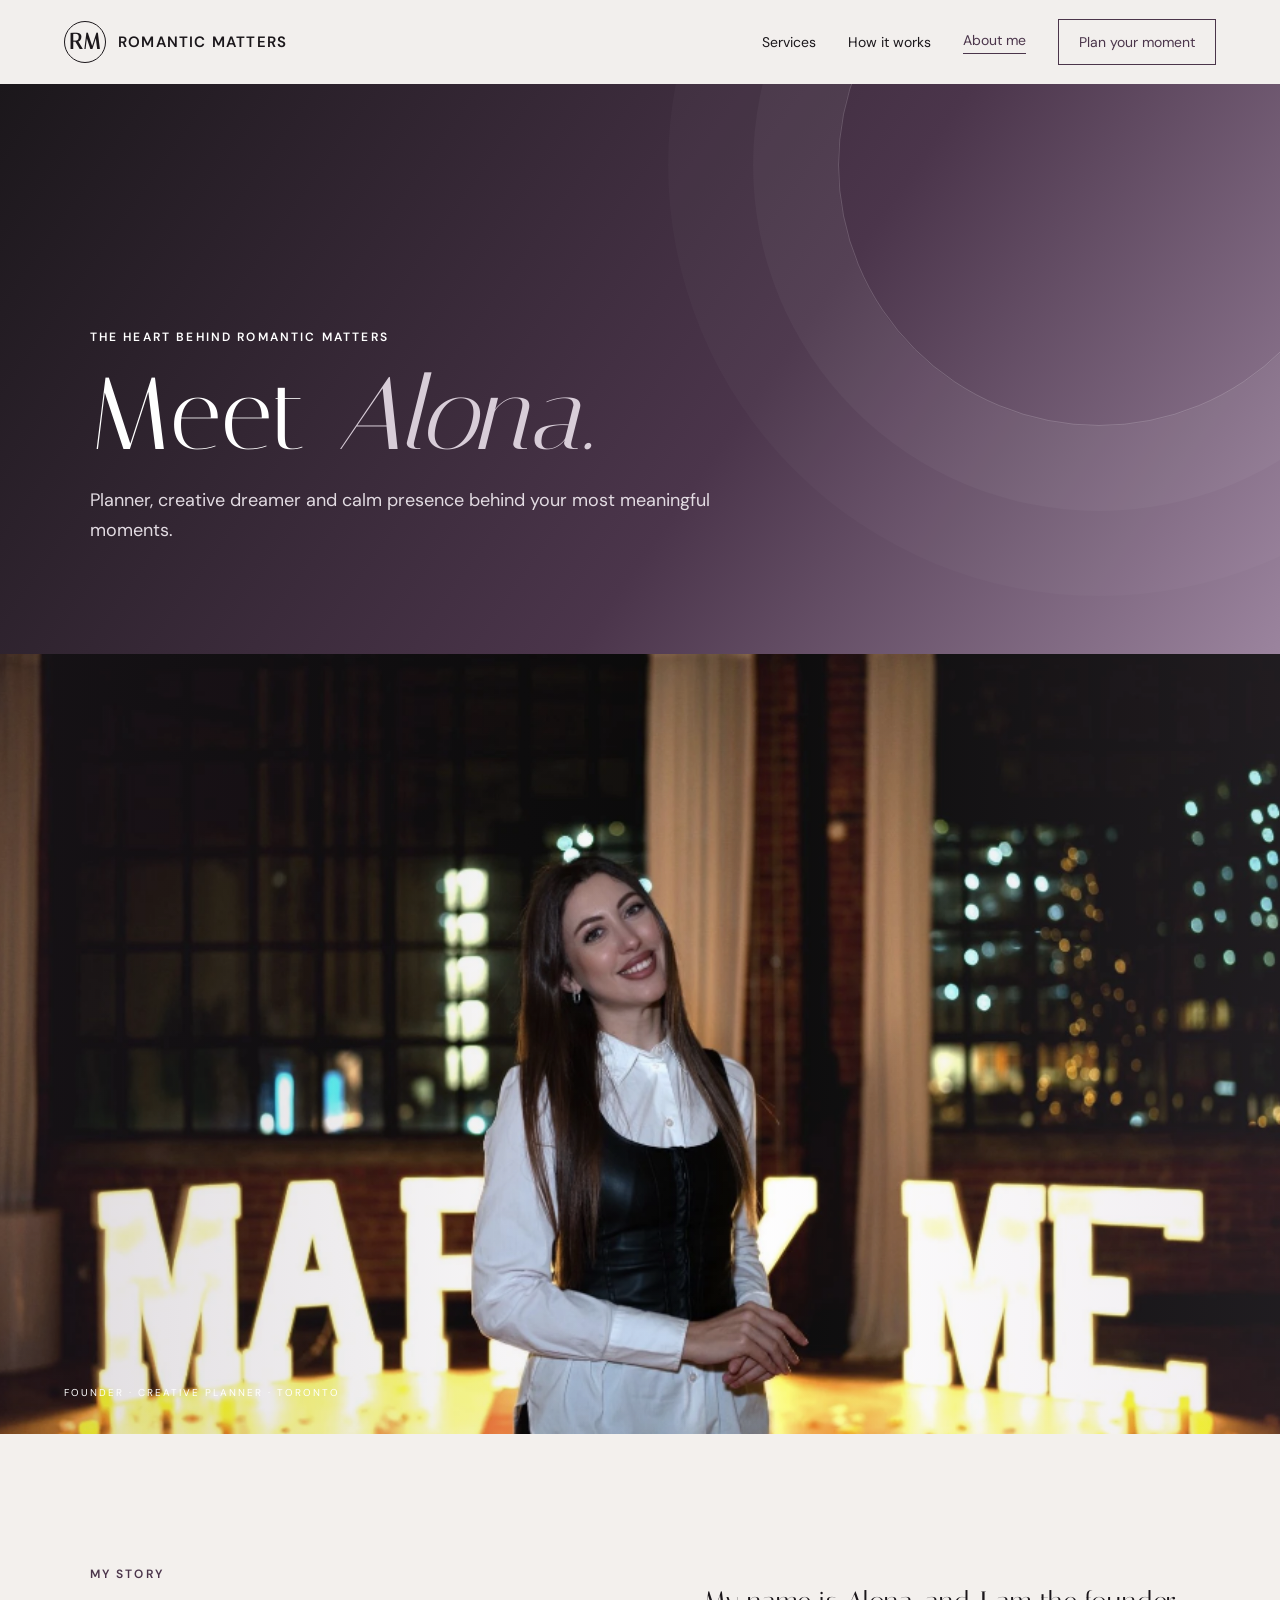
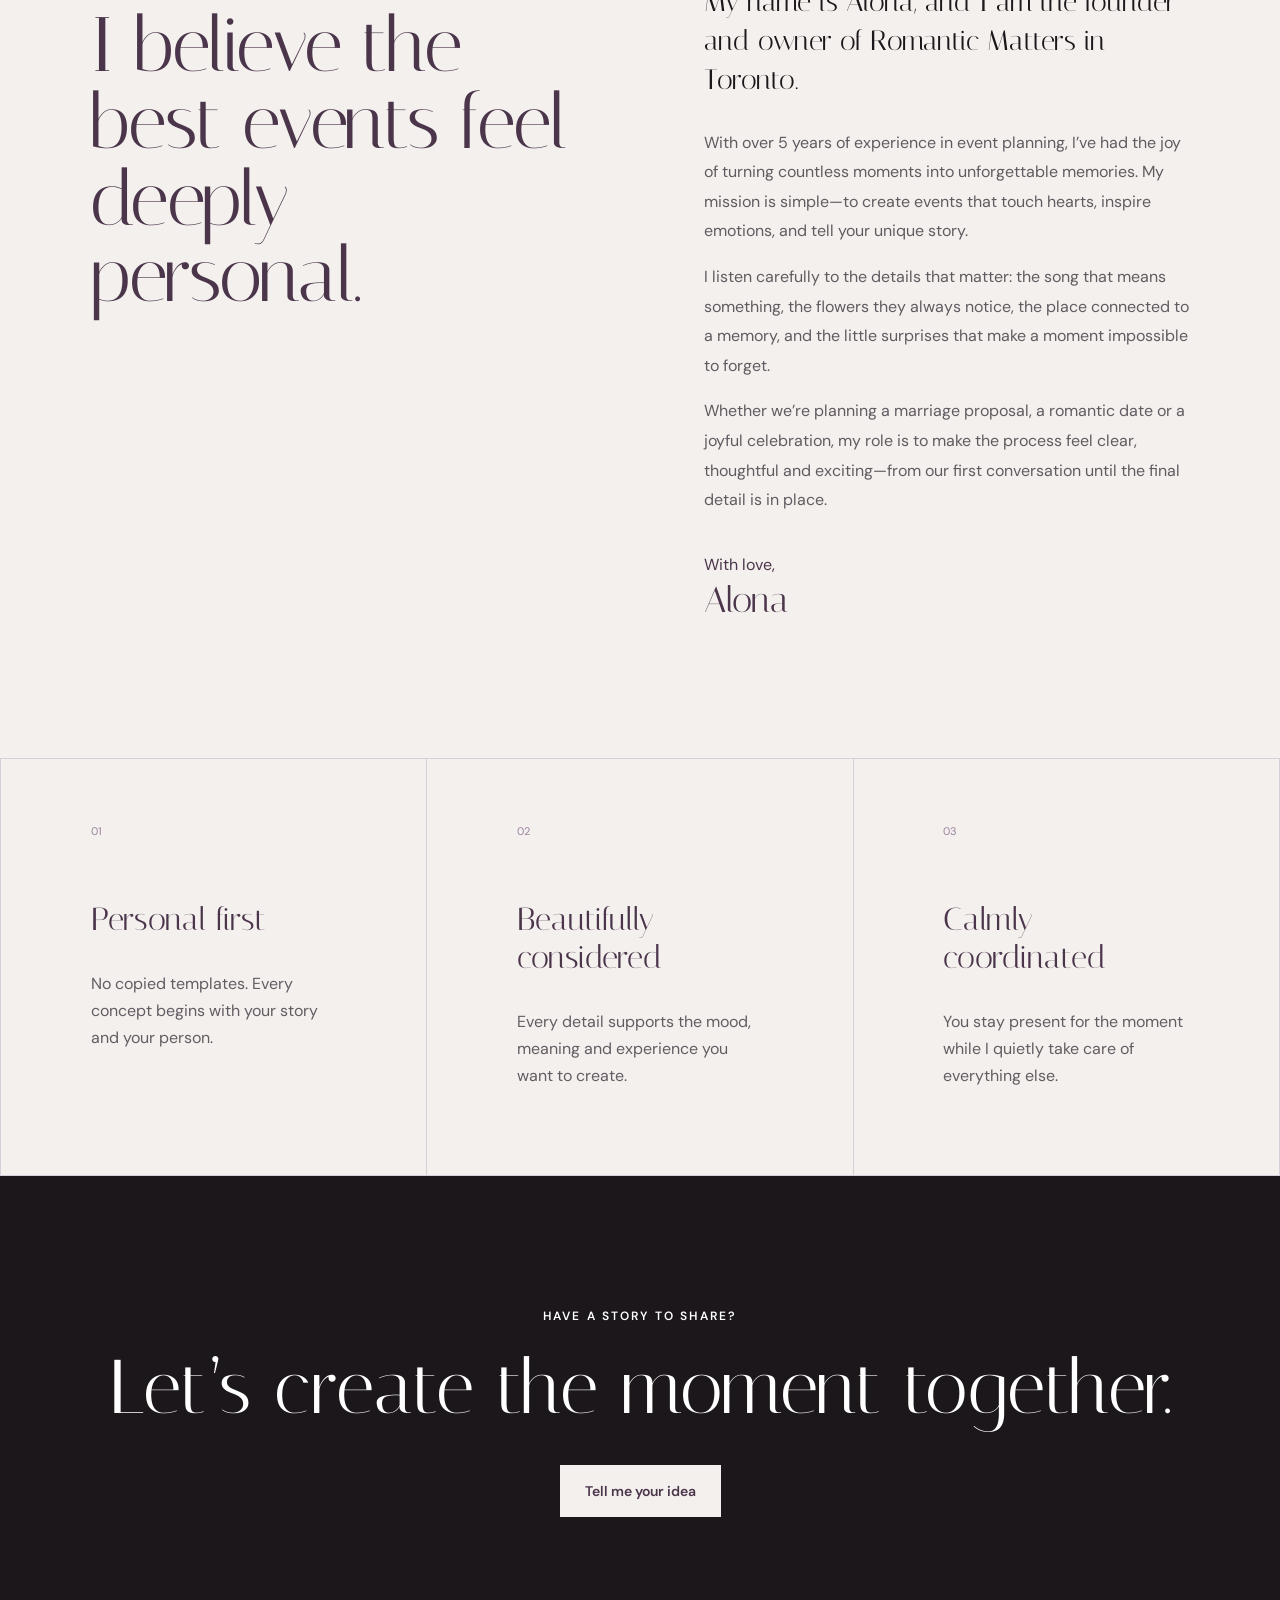
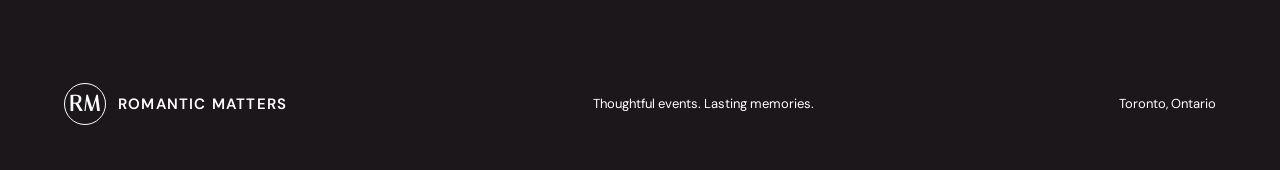
==== about.html @ 3b59eb4c "Add About Me and Services pages" ====
<!doctype html>
<html lang="en">
<head>
  <meta charset="utf-8"><meta name="viewport" content="width=device-width, initial-scale=1">
  <meta name="description" content="Meet Alona, founder and event planner behind Romantic Matters in Toronto.">
  <title>About Alona | Romantic Matters</title>
  <link rel="preconnect" href="https://fonts.googleapis.com"><link rel="preconnect" href="https://fonts.gstatic.com" crossorigin>
  <link href="https://fonts.googleapis.com/css2?family=DM+Sans:wght@400;500;600&family=Italiana&display=swap" rel="stylesheet">
  <link rel="stylesheet" href="styles.css"><script src="script.js" defer></script>
</head>
<body>
  <header class="nav"><a class="brand" href="index.html"><span>RM</span> Romantic Matters</a><button class="menu" aria-expanded="false" aria-controls="nav-links">Menu</button><nav id="nav-links"><a href="services.html">Services</a><a href="index.html#process">How it works</a><a href="about.html" aria-current="page">About me</a><a class="nav-cta" href="index.html#contact">Plan your moment</a></nav></header>
  <main>
    <section class="page-hero about-hero"><div><p class="eyebrow">The heart behind Romantic Matters</p><h1>Meet <em>Alona.</em></h1><p>Planner, creative dreamer and calm presence behind your most meaningful moments.</p></div></section>
    <section class="founder-photo"><img src="assets/alona-portrait.png" alt="Alona, founder of Romantic Matters"><p>Founder · Creative planner · Toronto</p></section>
    <section class="about-story section"><div><p class="eyebrow wine">My story</p><h2>I believe the best events feel deeply personal.</h2></div><div class="story-copy"><p class="large">My name is Alona, and I am the founder and owner of Romantic Matters in Toronto.</p><p>With over 5 years of experience in event planning, I’ve had the joy of turning countless moments into unforgettable memories. My mission is simple—to create events that touch hearts, inspire emotions, and tell your unique story.</p><p>I listen carefully to the details that matter: the song that means something, the flowers they always notice, the place connected to a memory, and the little surprises that make a moment impossible to forget.</p><p>Whether we’re planning a marriage proposal, a romantic date or a joyful celebration, my role is to make the process feel clear, thoughtful and exciting—from our first conversation until the final detail is in place.</p><p class="signature-line">With love,<br><em>Alona</em></p></div></section>
    <section class="values"><article><span>01</span><h3>Personal first</h3><p>No copied templates. Every concept begins with your story and your person.</p></article><article><span>02</span><h3>Beautifully considered</h3><p>Every detail supports the mood, meaning and experience you want to create.</p></article><article><span>03</span><h3>Calmly coordinated</h3><p>You stay present for the moment while I quietly take care of everything else.</p></article></section>
    <section class="page-cta"><p class="eyebrow">Have a story to share?</p><h2>Let’s create the moment together.</h2><a class="button light" href="index.html#contact">Tell me your idea</a></section>
  </main>
  <footer><a class="brand" href="index.html"><span>RM</span> Romantic Matters</a><p>Thoughtful events. Lasting memories.</p><p>Toronto, Ontario</p></footer>
</body></html>
---- styles.css ----
:root{--wine:#571b2a;--cream:#f6f0e8;--ink:#241d1b;--rose:#d7a9a0;--line:rgba(36,29,27,.16)}*{box-sizing:border-box}html{scroll-behavior:smooth}body{margin:0;background:var(--cream);color:var(--ink);font-family:"DM Sans",sans-serif}a{color:inherit;text-decoration:none}.nav{height:84px;display:flex;align-items:center;justify-content:space-between;padding:0 5vw;background:rgba(246,240,232,.94);position:relative;z-index:10}.brand{font-size:15px;font-weight:600;letter-spacing:.08em;text-transform:uppercase;display:flex;align-items:center;gap:12px}.brand span{font-family:Italiana,serif;font-size:22px;border:1px solid currentColor;border-radius:50%;width:42px;height:42px;display:grid;place-items:center}.nav nav{display:flex;align-items:center;gap:32px;font-size:14px}.nav-cta{border:1px solid var(--wine);padding:13px 20px;color:var(--wine)}.menu{display:none}.hero{min-height:calc(100vh - 84px);background:linear-gradient(90deg,rgba(25,15,19,.8) 0%,rgba(25,15,19,.46) 43%,rgba(25,15,19,.05) 72%),url("assets/proposal-hero.png") center/cover;color:#fff;display:flex;align-items:center;padding:8vw 7vw;position:relative}.hero-copy{max-width:700px}.eyebrow{text-transform:uppercase;letter-spacing:.18em;font-size:12px;font-weight:600}.hero h1,.section h2{font:400 clamp(52px,7vw,104px)/.94 Italiana,serif;letter-spacing:-.02em;margin:24px 0}.hero h1 em,.section h2 em{font-style:italic;color:#ead0cb}.lead{font-size:18px;line-height:1.7;max-width:560px;color:rgba(255,255,255,.82)}.actions{display:flex;align-items:center;gap:30px;margin-top:38px}.button{display:inline-block;padding:17px 25px;font-weight:600;font-size:14px}.light{background:#fff;color:var(--wine)}.text-link{font-size:14px;border-bottom:1px solid currentColor;padding-bottom:5px}.text-link span{margin-left:8px}.hero-note{position:absolute;right:5vw;bottom:28px;font-size:12px;letter-spacing:.12em;text-transform:uppercase}.section{padding:120px 7vw}.wine{color:var(--wine)}.intro-grid{display:grid;grid-template-columns:1.2fr .8fr;gap:9vw;align-items:center}.intro h2{color:var(--wine)}.intro-grid>div{max-width:500px;line-height:1.8;color:#665b56}.intro .large{font:28px/1.35 Italiana,serif;color:var(--ink)}.dark{display:inline-block;color:var(--wine);margin-top:18px}.services{background:#eee3d9}.section-head{display:flex;justify-content:space-between;align-items:flex-end;margin-bottom:70px}.section-head h2{font-size:clamp(48px,6vw,82px);color:var(--wine);margin-bottom:0}.section-head>p{max-width:400px;line-height:1.7}.service-grid{display:grid;grid-template-columns:repeat(3,1fr);gap:1px;background:var(--line)}.service-grid article{background:var(--cream);padding:42px;min-height:310px}.service-grid span{font-size:12px;color:#8a7670}.service-grid h3{font:32px/1.1 Italiana,serif;margin:70px 0 16px}.service-grid p{line-height:1.7;color:#6c5f5a}.featured{grid-column:span 3;color:#fff!important;background:var(--wine)!important;min-height:440px!important;display:grid;grid-template-columns:1fr 2fr}.featured div{max-width:650px}.featured h3{font-size:clamp(50px,6vw,80px);margin:20px 0}.featured p{color:#eadfdc}.featured a{display:inline-block;margin-top:18px;border-bottom:1px solid}.process{background:var(--wine);color:#fff;display:grid;grid-template-columns:1fr 1fr;gap:10vw}.process h2{font-size:clamp(48px,5vw,72px)}.process ol{list-style:none;margin:0;padding:0}.process li{display:grid;grid-template-columns:60px 1fr;border-top:1px solid rgba(255,255,255,.24);padding:34px 0}.process li h3{font:30px Italiana,serif;margin:0 0 10px}.process li p{margin:0;color:#d8c5c3;line-height:1.6}.contact{display:grid;grid-template-columns:1fr 1fr;gap:10vw}.contact h2{color:var(--wine)}.contact-copy>p:not(.eyebrow){max-width:500px;line-height:1.7}.wine-button{background:var(--wine);color:#fff;margin-top:22px}.contact-details{align-self:end}.contact-details>a,.contact-details>div{display:block;padding:25px 0;border-top:1px solid var(--line)}.contact-details small{display:block;text-transform:uppercase;letter-spacing:.14em;color:#887b75;margin-bottom:8px}.contact-details strong{font-size:18px;overflow-wrap:anywhere}footer{background:#1e1717;color:#fff;padding:45px 5vw;display:flex;justify-content:space-between;align-items:center;font-size:13px}.reveal{opacity:0;transform:translateY(18px);transition:.7s ease}.reveal.visible{opacity:1;transform:none}@media(max-width:800px){.nav{height:72px}.menu{display:block;border:0;background:none;font:inherit}.nav nav{display:none;position:absolute;top:72px;left:0;right:0;background:var(--cream);padding:28px 5vw;flex-direction:column;align-items:flex-start}.nav nav.open{display:flex}.hero{min-height:calc(100svh - 72px);background-position:62% center;padding:100px 7vw}.hero h1{font-size:56px}.hero-note{display:none}.section{padding:80px 7vw}.intro-grid,.process,.contact{grid-template-columns:1fr}.section-head{display:block}.section-head>p{margin-top:28px}.service-grid{grid-template-columns:1fr}.featured{grid-column:auto;display:block}.service-grid article{min-height:auto}.service-grid h3{margin-top:50px}.process{gap:50px}.contact{gap:50px}footer{align-items:flex-start;gap:30px;flex-direction:column}.actions{align-items:flex-start;flex-direction:column;gap:20px}}
@media(prefers-reduced-motion:reduce){html{scroll-behavior:auto}.reveal{opacity:1;transform:none;transition:none}}

/* Variant 1 structure + Variant 3 palette */
:root{--wine:#4b354b;--cream:#f3f0ed;--ink:#1b171b;--rose:#c8b8c7;--line:rgba(27,23,27,.16)}
.nav{background:rgba(243,240,237,.94)}
.hero{background:linear-gradient(90deg,rgba(27,23,27,.88) 0%,rgba(75,53,75,.58) 43%,rgba(155,132,158,.12) 72%),url("assets/proposal-hero.png") center/cover}
.hero h1 em,.section h2 em{color:#d8cdd8}
.light{background:#f3f0ed;color:#4b354b}
.services{background:#d8cdd8}
.featured{background:#4b354b!important}
.featured p{color:#ded4de}
.service-grid article{background:#f3f0ed}
.process{background:#1b171b}
.process li p{color:#c8b8c7}
.wine-button{background:#4b354b}
footer{background:#1b171b}

@media(max-width:800px){
  .hero{background-position:80% center}
}

/* Standalone About and Services pages */
.nav a[aria-current="page"]{color:var(--wine);border-bottom:1px solid;padding-bottom:4px}
.page-hero{min-height:570px;display:flex;align-items:end;padding:90px 7vw;background:linear-gradient(125deg,#1b171b 0%,#4b354b 58%,#9b849e 100%);color:#fff;position:relative;overflow:hidden}
.page-hero::after{content:"";position:absolute;width:520px;height:520px;border:1px solid rgba(255,255,255,.18);border-radius:50%;right:-80px;top:-180px;box-shadow:0 0 0 85px rgba(255,255,255,.035),0 0 0 170px rgba(255,255,255,.025)}
.page-hero>div{position:relative;z-index:1;max-width:920px}
.page-hero h1{font:clamp(60px,8vw,110px)/.9 Italiana,serif;margin:24px 0}
.page-hero h1 em{color:#d8cdd8;font-weight:400}
.page-hero p:last-child{max-width:620px;font-size:18px;line-height:1.7;color:#e2dbe2}
.about-story{display:grid;grid-template-columns:1fr 1fr;gap:10vw}
.founder-photo{margin:0;background:#1b171b;position:relative;height:min(72vw,780px);overflow:hidden}
.founder-photo img{width:100%;height:100%;object-fit:cover;object-position:center 38%;filter:saturate(.85)}
.founder-photo::after{content:"";position:absolute;inset:0;background:linear-gradient(90deg,rgba(75,53,75,.18),transparent 55%,rgba(155,132,158,.15));pointer-events:none}
.founder-photo p{position:absolute;z-index:1;left:5vw;bottom:35px;margin:0;color:#fff;font-size:10px;letter-spacing:.2em;text-transform:uppercase}
.about-story h2,.service-detail h2{font:clamp(48px,6vw,78px)/1 Italiana,serif;color:var(--wine);margin:25px 0}
.story-copy{line-height:1.85;color:#635a61}
.story-copy .large,.detail-grid .large{font:28px/1.4 Italiana,serif;color:var(--ink)}
.signature-line{margin-top:35px;color:var(--wine)}.signature-line em{font:36px Italiana,serif}
.values{display:grid;grid-template-columns:repeat(3,1fr);background:#d8cdd8;padding:1px;gap:1px}
.values article{background:var(--cream);padding:60px 7vw 70px}.values span,.number{font-size:11px;color:#9b849e}.values h3{font:32px Italiana,serif;color:var(--wine);margin-top:60px}.values p{line-height:1.7;color:#655b63}
.page-cta{padding:120px 7vw;text-align:center;background:#1b171b;color:#fff}.page-cta h2{font:clamp(48px,6vw,76px)/1 Italiana,serif;margin:25px auto 40px}.page-cta .light{color:var(--wine)}
.detail-grid{display:grid;grid-template-columns:1fr 1fr;gap:10vw}.detail-grid>div:last-child{line-height:1.8}.detail-grid ul{padding-left:20px;margin:28px 0}.detail-grid li{margin:10px 0}.service-catalog{background:#d8cdd8;padding:0 7vw}.service-catalog article{display:grid;grid-template-columns:80px 1fr;gap:30px;padding:55px 0;border-top:1px solid rgba(75,53,75,.25)}.service-catalog article>span{font-size:11px;color:var(--wine)}.service-catalog h2{font:clamp(35px,4vw,55px) Italiana,serif;margin:0 0 15px;color:var(--wine)}.service-catalog p{max-width:700px;line-height:1.75;color:#5f535d}
@media(max-width:800px){.page-hero{min-height:480px;padding:70px 7vw}.page-hero h1{font-size:56px}.founder-photo{height:540px}.founder-photo img{object-position:52% center}.about-story,.detail-grid,.values{grid-template-columns:1fr}.values article{padding:55px 8vw}.service-catalog article{grid-template-columns:40px 1fr}.page-cta{padding:85px 7vw}}
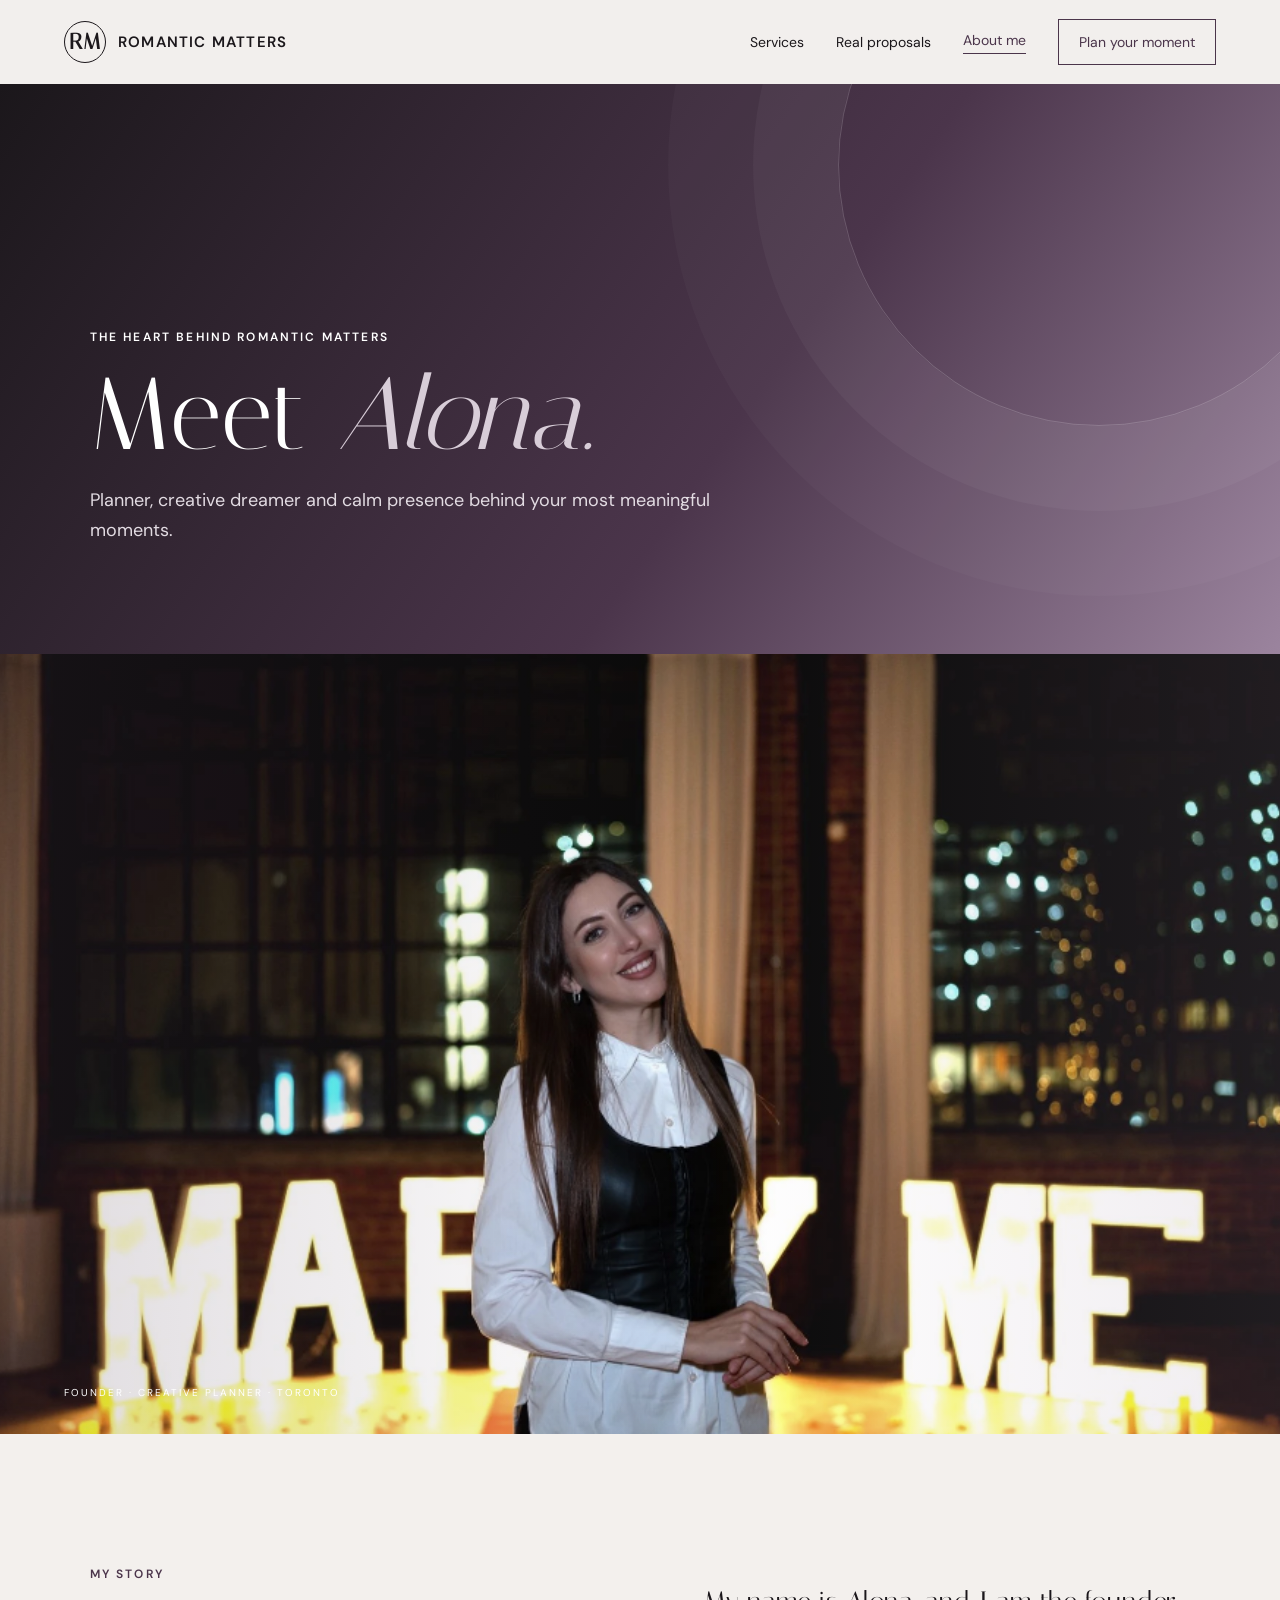
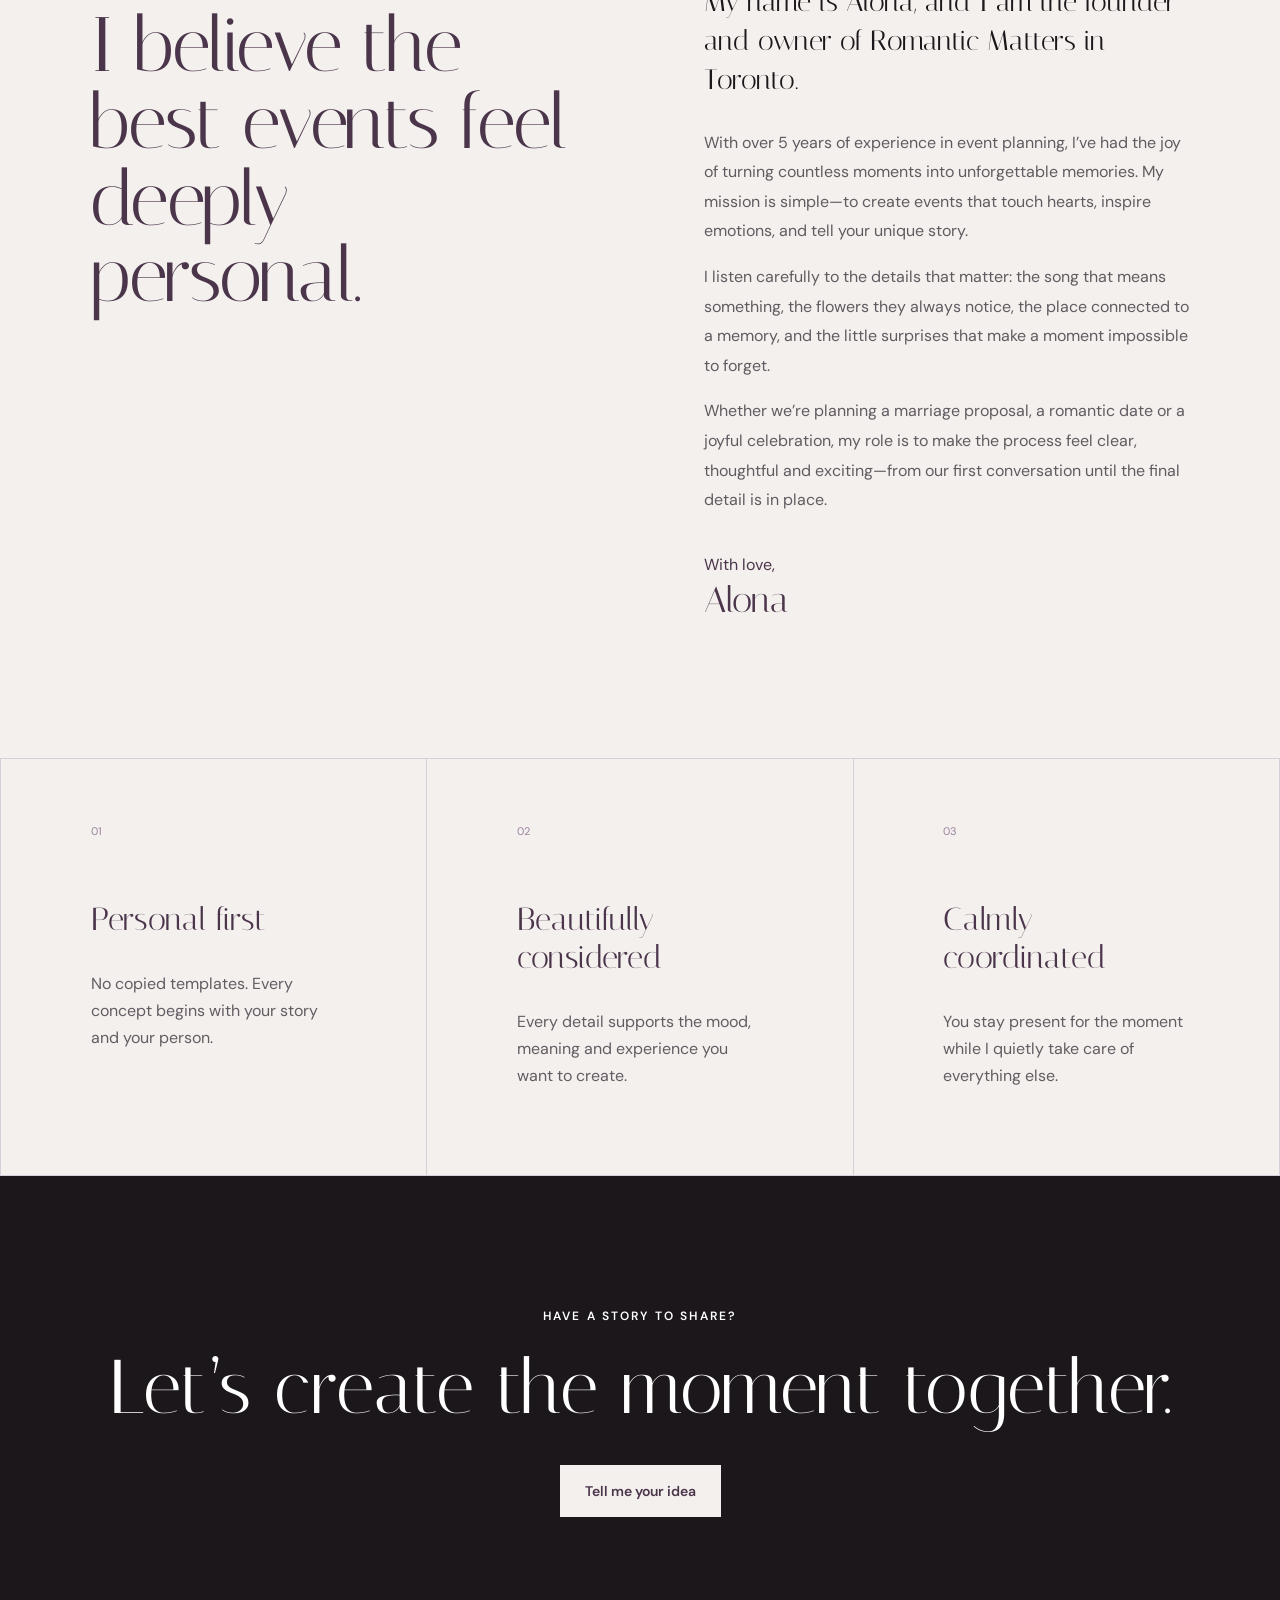
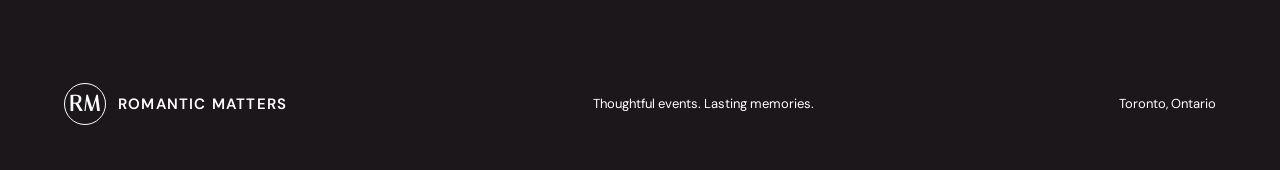
==== commit 169f57a4: "Add Real Proposals video gallery" ====
--- a/about.html
+++ b/about.html
@@ -9,7 +9,7 @@
   <link rel="stylesheet" href="styles.css"><script src="script.js" defer></script>
 </head>
 <body>
-  <header class="nav"><a class="brand" href="index.html"><span>RM</span> Romantic Matters</a><button class="menu" aria-expanded="false" aria-controls="nav-links">Menu</button><nav id="nav-links"><a href="services.html">Services</a><a href="index.html#process">How it works</a><a href="about.html" aria-current="page">About me</a><a class="nav-cta" href="index.html#contact">Plan your moment</a></nav></header>
+  <header class="nav"><a class="brand" href="index.html"><span>RM</span> Romantic Matters</a><button class="menu" aria-expanded="false" aria-controls="nav-links">Menu</button><nav id="nav-links"><a href="services.html">Services</a><a href="proposals.html">Real proposals</a><a href="about.html" aria-current="page">About me</a><a class="nav-cta" href="index.html#contact">Plan your moment</a></nav></header>
   <main>
     <section class="page-hero about-hero"><div><p class="eyebrow">The heart behind Romantic Matters</p><h1>Meet <em>Alona.</em></h1><p>Planner, creative dreamer and calm presence behind your most meaningful moments.</p></div></section>
     <section class="founder-photo"><img src="assets/alona-portrait.png" alt="Alona, founder of Romantic Matters"><p>Founder · Creative planner · Toronto</p></section>
--- a/styles.css
+++ b/styles.css
@@ -41,4 +41,7 @@
 .values article{background:var(--cream);padding:60px 7vw 70px}.values span,.number{font-size:11px;color:#9b849e}.values h3{font:32px Italiana,serif;color:var(--wine);margin-top:60px}.values p{line-height:1.7;color:#655b63}
 .page-cta{padding:120px 7vw;text-align:center;background:#1b171b;color:#fff}.page-cta h2{font:clamp(48px,6vw,76px)/1 Italiana,serif;margin:25px auto 40px}.page-cta .light{color:var(--wine)}
 .detail-grid{display:grid;grid-template-columns:1fr 1fr;gap:10vw}.detail-grid>div:last-child{line-height:1.8}.detail-grid ul{padding-left:20px;margin:28px 0}.detail-grid li{margin:10px 0}.service-catalog{background:#d8cdd8;padding:0 7vw}.service-catalog article{display:grid;grid-template-columns:80px 1fr;gap:30px;padding:55px 0;border-top:1px solid rgba(75,53,75,.25)}.service-catalog article>span{font-size:11px;color:var(--wine)}.service-catalog h2{font:clamp(35px,4vw,55px) Italiana,serif;margin:0 0 15px;color:var(--wine)}.service-catalog p{max-width:700px;line-height:1.75;color:#5f535d}
-@media(max-width:800px){.page-hero{min-height:480px;padding:70px 7vw}.page-hero h1{font-size:56px}.founder-photo{height:540px}.founder-photo img{object-position:52% center}.about-story,.detail-grid,.values{grid-template-columns:1fr}.values article{padding:55px 8vw}.service-catalog article{grid-template-columns:40px 1fr}.page-cta{padding:85px 7vw}}
+@media(max-width:800px){.page-hero{min-height:480px;padding:70px 7vw}.page-hero h1{font-size:56px}.founder-photo{height:auto;padding-bottom:48px}.founder-photo img{display:block;height:auto;object-fit:contain;object-position:center}.founder-photo::after{display:none}.founder-photo p{left:7vw;bottom:16px}.about-story,.detail-grid,.values{grid-template-columns:1fr}.values article{padding:55px 8vw}.service-catalog article{grid-template-columns:40px 1fr}.page-cta{padding:85px 7vw}}
+
+.video-gallery{display:grid;gap:100px}.video-gallery article{display:grid;grid-template-columns:1.35fr .65fr;gap:6vw;align-items:center}.video-gallery article:nth-child(even){grid-template-columns:.65fr 1.35fr}.video-gallery article:nth-child(even) .video-frame{grid-column:2}.video-gallery article:nth-child(even) .video-copy{grid-column:1;grid-row:1}.video-frame{position:relative;aspect-ratio:16/9;background:#1b171b;box-shadow:0 28px 60px rgba(75,53,75,.18)}.video-frame iframe{position:absolute;inset:0;width:100%;height:100%;border:0}.video-copy span{font-size:10px;letter-spacing:.2em;text-transform:uppercase;color:#9b849e}.video-copy h2{font:clamp(36px,4vw,55px)/1.05 Italiana,serif;color:var(--wine);margin:20px 0}.video-copy p{line-height:1.75;color:#665c64}.video-note{padding:55px 8vw;background:#d8cdd8;text-align:center}.video-note p{max-width:800px;margin:auto;line-height:1.8;color:#564951}
+@media(max-width:800px){.video-gallery{gap:70px}.video-gallery article,.video-gallery article:nth-child(even){grid-template-columns:1fr;gap:30px}.video-gallery article:nth-child(even) .video-frame,.video-gallery article:nth-child(even) .video-copy{grid-column:1;grid-row:auto}}
